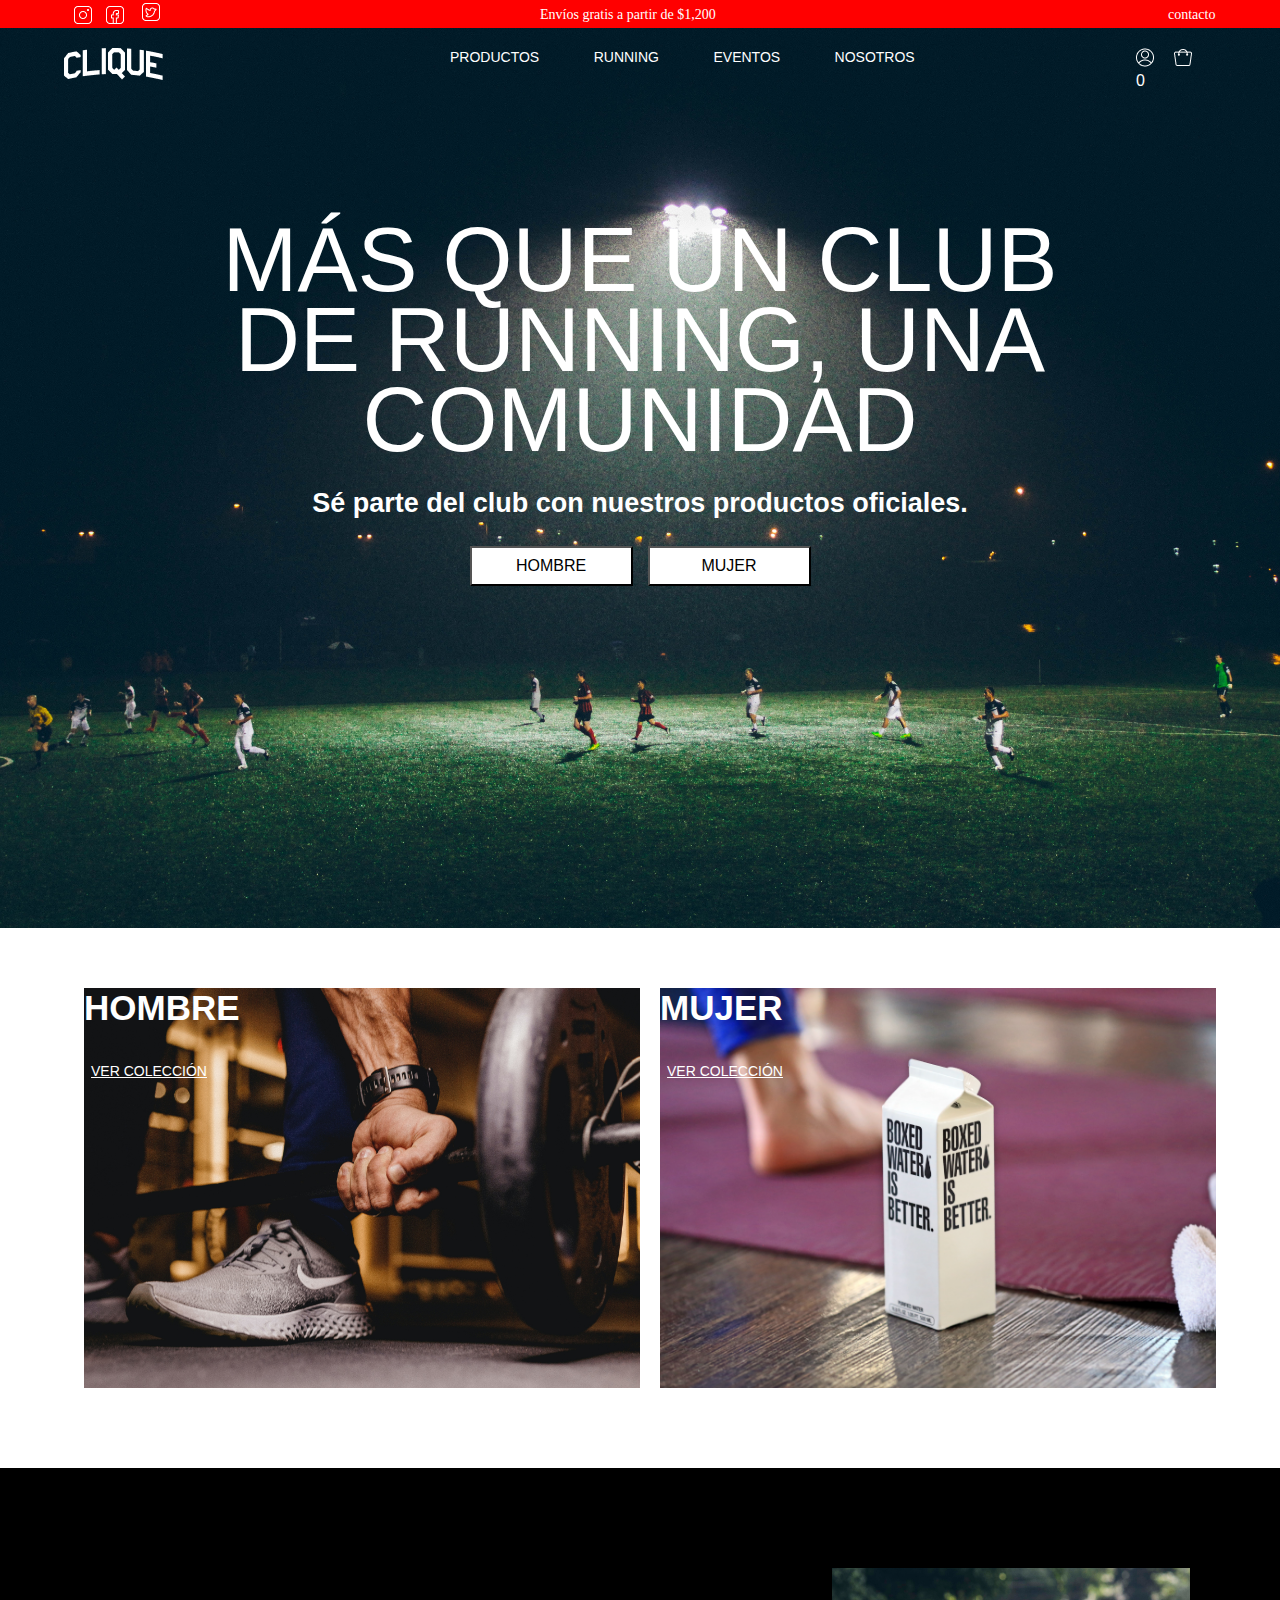
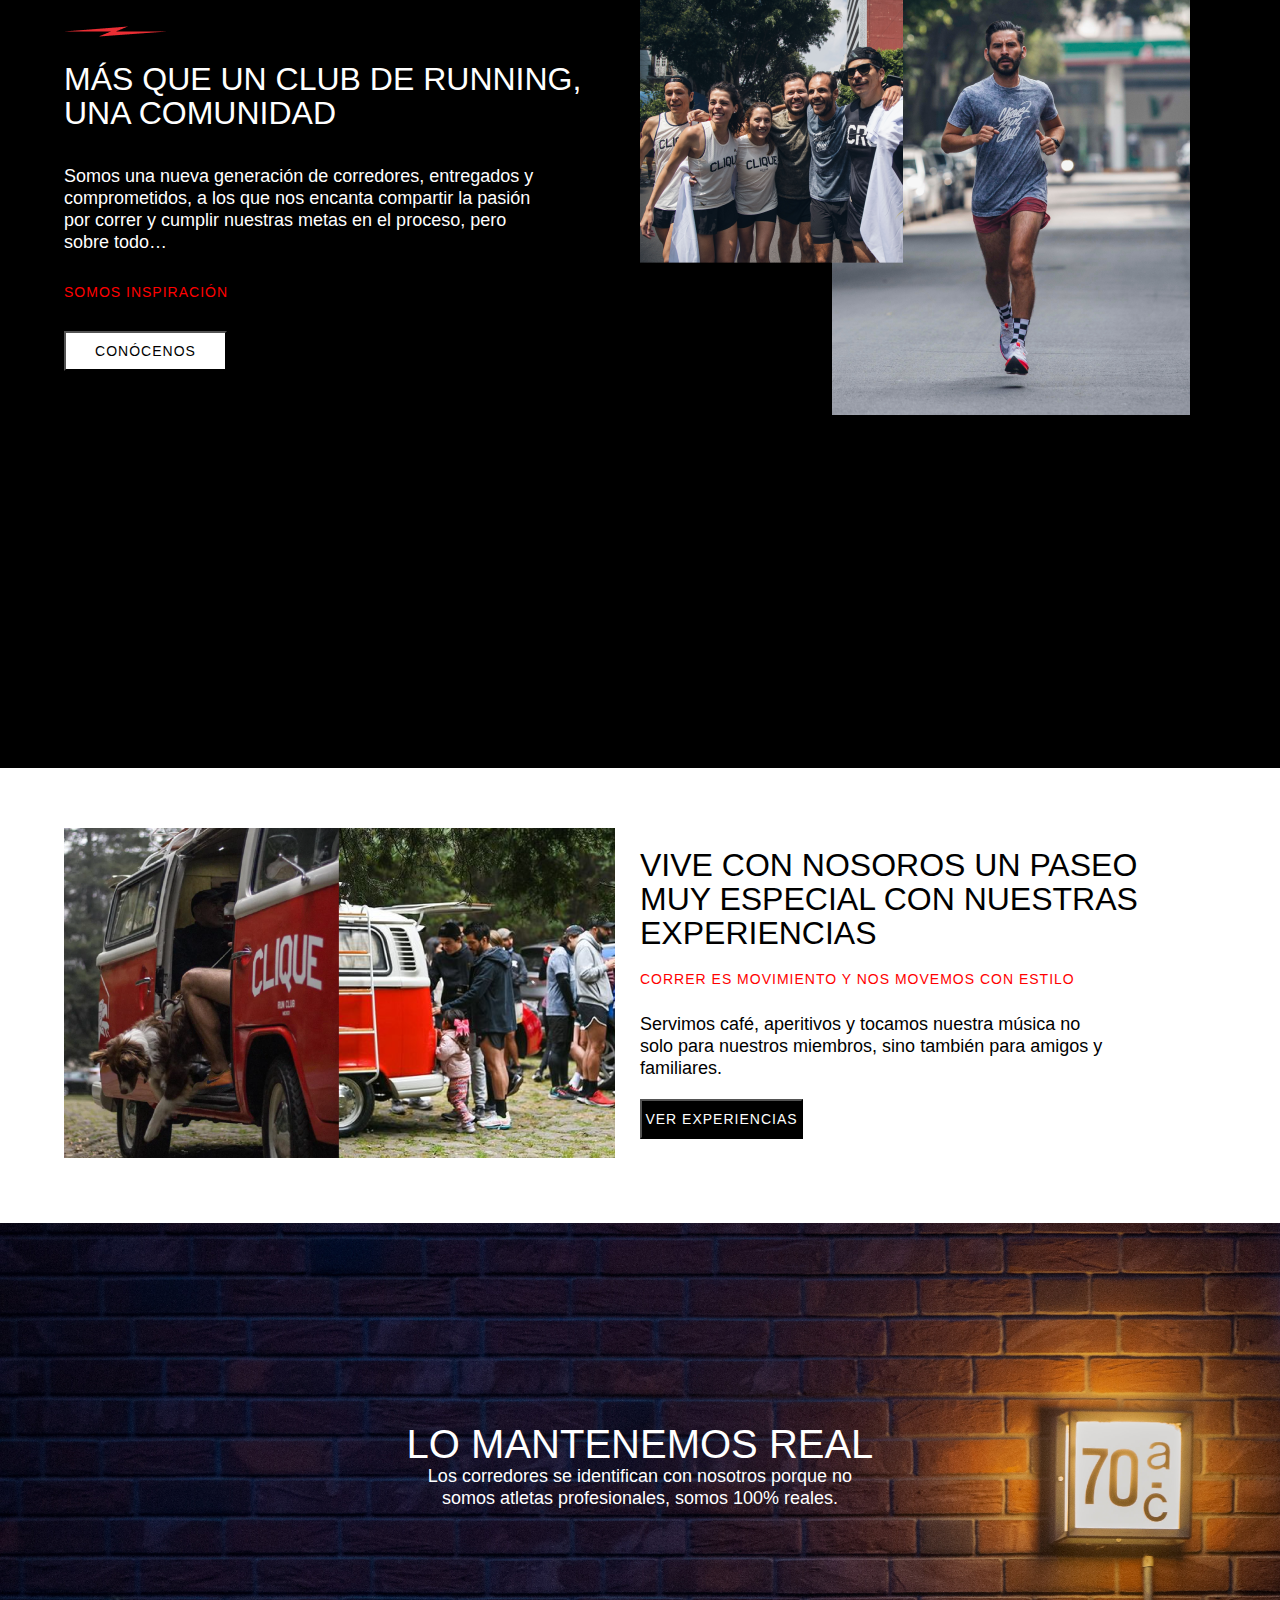
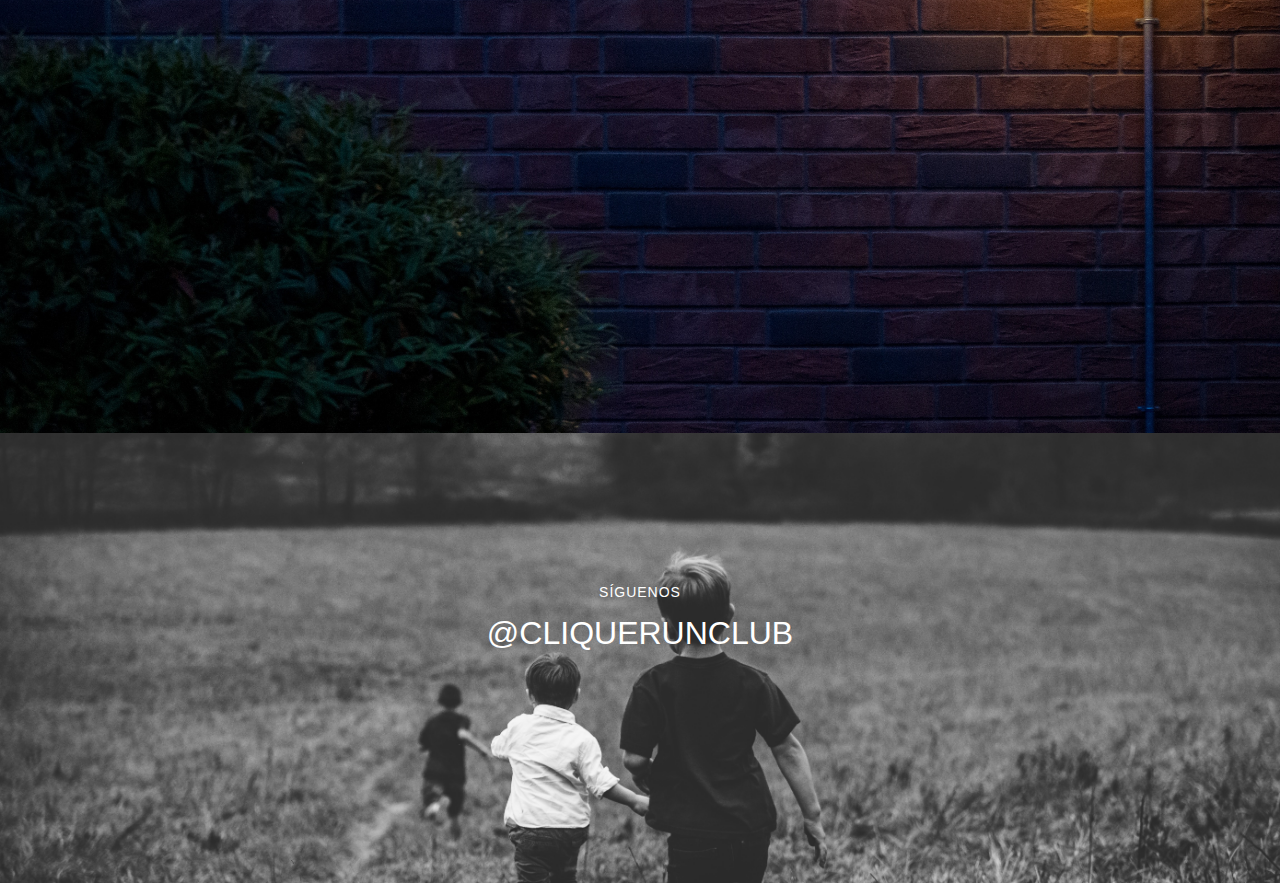
==== Page1/index.html @ c0e4d069 "new comit" ====
<!DOCTYPE html>
<html lang="en">
  <head>
    <meta charset="UTF-8" />
    <meta http-equiv="X-UA-Compatible" content="IE=edge" />
    <meta name="viewport" content="width=device-width, initial-scale=1.0" />
    <title>Tempelate</title>
    <link rel="stylesheet" href="./pure.css" />
    <link rel="stylesheet" href="./pure-responsive.css" />
    <link rel="stylesheet" href="./style.css" />
    <link rel="stylesheet" href="/ResponsiveQuries.css" />
  </head>
  <body>
    <!-- section-1 starts -->
    <div class="section-1">
      <div class="wrapper">
        <div class="pure-g">
          <div class="pure-u-1 pure-u-md-7-24">
            <div class="sec1-icon">
              <ul>
                <li>
                  <img src="/images/instaicon.png" alt="" />
                </li>
                <li>
                  <img src="/images/fbicon.png" alt="" />
                </li>
                <li>
                  <img src="/images/twittericon.png" alt="" />
                </li>
              </ul>
            </div>
          </div>
          <div class="pure-u-1 pure-u-md-16-24">
            <div class="sec1-line">
              <p>Envíos gratis a partir de $1,200</p>
            </div>
          </div>
          <div class="pure-u-1 pure-u-md-1-24">
            <div class="sec1-c">
              <p>contacto</p>
            </div>
          </div>
        </div>
      </div>
    </div>

    <!-- section-2 starts -->
    <div class="section-2">
      <div class="wrapper">
        <div class="pure-g sec2-navbar">
          <div class="pure-u-1 pure-u-md-7-24">
            <div class="sec2-logo">
              <img src="/images/sec2-logo.png" alt="" />
            </div>
          </div>
          <div class="pure-u-1 pure-u-md-15-24">
            <div class="sec2-tabs">
              <ul>
                <li><a href=""> productos </a></li>
                <li><a href=""> running </a></li>
                <li><a href=""> eventos </a></li>
                <li><a href=""> nosotros </a></li>
              </ul>
            </div>
          </div>
          <div class="pure-u-1 pure-u-md-2-24">
            <div class="sec2-icon">
              <ul>
                <li>
                  <img class="contact-icon" src="/images/sec2-i.png" alt="" />
                </li>
                <li>
                  <img class="basket" src="/images/sec2-basket.png" alt="" />
                </li>
                <li>0</li>
              </ul>
            </div>
          </div>
        </div>
        <div class="pure-g">
          <div class="pure-u-1 pure-u-md-24-24">
            <div class="sec2-banner">
              <p>Más que un club de Running, una comunidad</p>
              <h3>Sé parte del club con nuestros productos oficiales.</h3>
              <div class="button-wrap">
                <button class="sec2-button1">hombre</button>
                <button class="sec2-button2">mujer</button>
              </div>
            </div>
          </div>
        </div>
      </div>
    </div>

    <!-- section-3 start -->
    <div class="section-3">
      <div class="pure-g wrapper">
        <div class="pure-u-1 pure-u-md-12-24">
          <div class="sec3 img1">
            <!-- background image -->
            <div class="card-body">
              <h3>Hombre</h3>
              <button>ver colección</button>
            </div>
          </div>
        </div>
        <div class="pure-u-1 pure-u-md-12-24">
          <div class="sec3 img2">
            <!-- background image -->
            <div class="card-body">
              <h3>mujer</h3>
              <button>ver colección</button>
            </div>
          </div>
        </div>
      </div>
    </div>

    <!-- section-5 start -->
    <div class="section-5">
      <div class="wrapper">
        <div class="pure-g">
          <div class="pure-u-1 pure-u-md-12-24">
            <div class="sec5-content">
              <img src="/images/sec5-1.png" alt="" />
              <h3>
                Más que un club de running, <br />
                una comunidad
              </h3>
              <p>
                Somos una nueva generación de corredores, entregados y
                comprometidos, a los que nos encanta compartir la pasión por
                correr y cumplir nuestras metas en el proceso, pero sobre todo…
              </p>
              <h4>Somos inspiración</h4>
              <button>conócenos</button>
            </div>
          </div>
          <div class="pure-u-1 pure-u-md-12-24">
            <div class="sec5-image">
              <img src="/images/sec5-2.png" alt="" />
            </div>
          </div>
        </div>
      </div>
    </div>
    <!-- section-6 start -->
    <div class="section-6">
      <div class="wrapper">
        <div class="pure-g">
          <div class="pure-u-1 pure-u-md-12-24">
            <div class="sec6-image">
              <img src="/images/sec6-1.png" alt="" />
            </div>
          </div>
          <div class="pure-u-1 pure-u-md-12-24">
            <div class="sec6-content">
              <h3>
                vive con nosoros un paseo muy especial con nuestras experiencias
              </h3>
              <h4>Correr es movimiento y nos movemos con estilo</h4>
              <p>
                Servimos café, aperitivos y tocamos nuestra música no solo para
                nuestros miembros, sino también para amigos y familiares.
              </p>
              <button>Ver experiencias</button>
            </div>
          </div>
        </div>
      </div>
    </div>
    <!-- section-7 start -->
    <div class="section-7">
      <div class="wrapper">
        <div class="pure-g">
          <div class="pure-u-1 pure-u-md-24-24">
            <div class="sec7-content">
              <h2>lo mantenemos real</h2>
              <p>
                Los corredores se identifican con nosotros porque no somos
                atletas profesionales, somos 100% reales.
              </p>
            </div>
          </div>
        </div>
      </div>
    </div>
    <!-- section-8 start -->
    <div class="section-8">
      <div class="wrapper">
        <div class="pure-g">
          <div class="pure-u-1 pure-u-md-24-24">
            <div class="sec8-content">
              <h4>síguenos</h4>
              <h2>@cliquerunclub</h2>
            </div>
          </div>
        </div>
      </div>
    </div>
  </body>
</html>
---- Page1/pure.css ----
/*!
Pure v2.1.0
Copyright 2013 Yahoo!
Licensed under the BSD License.
https://github.com/pure-css/pure/blob/master/LICENSE
*/
/*!
normalize.css v | MIT License | git.io/normalize
Copyright (c) Nicolas Gallagher and Jonathan Neal
*/
/*! normalize.css v8.0.1 | MIT License | github.com/necolas/normalize.css */html{line-height:1.15;-webkit-text-size-adjust:100%}body{margin:0}main{display:block}h1{font-size:2em;margin:.67em 0}hr{-webkit-box-sizing:content-box;box-sizing:content-box;height:0;overflow:visible}pre{font-family:monospace,monospace;font-size:1em}a{background-color:transparent}abbr[title]{border-bottom:none;text-decoration:underline;-webkit-text-decoration:underline dotted;text-decoration:underline dotted}b,strong{font-weight:bolder}code,kbd,samp{font-family:monospace,monospace;font-size:1em}small{font-size:80%}sub,sup{font-size:75%;line-height:0;position:relative;vertical-align:baseline}sub{bottom:-.25em}sup{top:-.5em}img{border-style:none}button,input,optgroup,select,textarea{font-family:inherit;font-size:100%;line-height:1.15;margin:0}button,input{overflow:visible}button,select{text-transform:none}[type=button],[type=reset],[type=submit],button{-webkit-appearance:button}[type=button]::-moz-focus-inner,[type=reset]::-moz-focus-inner,[type=submit]::-moz-focus-inner,button::-moz-focus-inner{border-style:none;padding:0}[type=button]:-moz-focusring,[type=reset]:-moz-focusring,[type=submit]:-moz-focusring,button:-moz-focusring{outline:1px dotted ButtonText}fieldset{padding:.35em .75em .625em}legend{-webkit-box-sizing:border-box;box-sizing:border-box;color:inherit;display:table;max-width:100%;padding:0;white-space:normal}progress{vertical-align:baseline}textarea{overflow:auto}[type=checkbox],[type=radio]{-webkit-box-sizing:border-box;box-sizing:border-box;padding:0}[type=number]::-webkit-inner-spin-button,[type=number]::-webkit-outer-spin-button{height:auto}[type=search]{-webkit-appearance:textfield;outline-offset:-2px}[type=search]::-webkit-search-decoration{-webkit-appearance:none}::-webkit-file-upload-button{-webkit-appearance:button;font:inherit}details{display:block}summary{display:list-item}template{display:none}[hidden]{display:none}html{font-family:sans-serif}.hidden,[hidden]{display:none!important}.pure-img{max-width:100%;height:auto;display:block}.pure-g{letter-spacing:-.31em;text-rendering:optimizespeed;font-family:FreeSans,Arimo,"Droid Sans",Helvetica,Arial,sans-serif;display:-webkit-box;display:-ms-flexbox;display:flex;-webkit-box-orient:horizontal;-webkit-box-direction:normal;-ms-flex-flow:row wrap;flex-flow:row wrap;-ms-flex-line-pack:start;align-content:flex-start}@media all and (-ms-high-contrast:none),(-ms-high-contrast:active){table .pure-g{display:block}}.opera-only :-o-prefocus,.pure-g{word-spacing:-0.43em}.pure-u{display:inline-block;letter-spacing:normal;word-spacing:normal;vertical-align:top;text-rendering:auto}.pure-g [class*=pure-u]{font-family:sans-serif}.pure-u-1,.pure-u-1-1,.pure-u-1-12,.pure-u-1-2,.pure-u-1-24,.pure-u-1-3,.pure-u-1-4,.pure-u-1-5,.pure-u-1-6,.pure-u-1-8,.pure-u-10-24,.pure-u-11-12,.pure-u-11-24,.pure-u-12-24,.pure-u-13-24,.pure-u-14-24,.pure-u-15-24,.pure-u-16-24,.pure-u-17-24,.pure-u-18-24,.pure-u-19-24,.pure-u-2-24,.pure-u-2-3,.pure-u-2-5,.pure-u-20-24,.pure-u-21-24,.pure-u-22-24,.pure-u-23-24,.pure-u-24-24,.pure-u-3-24,.pure-u-3-4,.pure-u-3-5,.pure-u-3-8,.pure-u-4-24,.pure-u-4-5,.pure-u-5-12,.pure-u-5-24,.pure-u-5-5,.pure-u-5-6,.pure-u-5-8,.pure-u-6-24,.pure-u-7-12,.pure-u-7-24,.pure-u-7-8,.pure-u-8-24,.pure-u-9-24{display:inline-block;letter-spacing:normal;word-spacing:normal;vertical-align:top;text-rendering:auto}.pure-u-1-24{width:4.1667%}.pure-u-1-12,.pure-u-2-24{width:8.3333%}.pure-u-1-8,.pure-u-3-24{width:12.5%}.pure-u-1-6,.pure-u-4-24{width:16.6667%}.pure-u-1-5{width:20%}.pure-u-5-24{width:20.8333%}.pure-u-1-4,.pure-u-6-24{width:25%}.pure-u-7-24{width:29.1667%}.pure-u-1-3,.pure-u-8-24{width:33.3333%}.pure-u-3-8,.pure-u-9-24{width:37.5%}.pure-u-2-5{width:40%}.pure-u-10-24,.pure-u-5-12{width:41.6667%}.pure-u-11-24{width:45.8333%}.pure-u-1-2,.pure-u-12-24{width:50%}.pure-u-13-24{width:54.1667%}.pure-u-14-24,.pure-u-7-12{width:58.3333%}.pure-u-3-5{width:60%}.pure-u-15-24,.pure-u-5-8{width:62.5%}.pure-u-16-24,.pure-u-2-3{width:66.6667%}.pure-u-17-24{width:70.8333%}.pure-u-18-24,.pure-u-3-4{width:75%}.pure-u-19-24{width:79.1667%}.pure-u-4-5{width:80%}.pure-u-20-24,.pure-u-5-6{width:83.3333%}.pure-u-21-24,.pure-u-7-8{width:87.5%}.pure-u-11-12,.pure-u-22-24{width:91.6667%}.pure-u-23-24{width:95.8333%}.pure-u-1,.pure-u-1-1,.pure-u-24-24,.pure-u-5-5{width:100%}.pure-button{display:inline-block;line-height:normal;white-space:nowrap;vertical-align:middle;text-align:center;cursor:pointer;-webkit-user-drag:none;-webkit-user-select:none;-moz-user-select:none;-ms-user-select:none;user-select:none;-webkit-box-sizing:border-box;box-sizing:border-box}.pure-button::-moz-focus-inner{padding:0;border:0}.pure-button-group{letter-spacing:-.31em;text-rendering:optimizespeed}.opera-only :-o-prefocus,.pure-button-group{word-spacing:-0.43em}.pure-button-group .pure-button{letter-spacing:normal;word-spacing:normal;vertical-align:top;text-rendering:auto}.pure-button{font-family:inherit;font-size:100%;padding:.5em 1em;color:rgba(0,0,0,.8);border:none transparent;background-color:#e6e6e6;text-decoration:none;border-radius:2px}.pure-button-hover,.pure-button:focus,.pure-button:hover{background-image:-webkit-gradient(linear,left top,left bottom,from(transparent),color-stop(40%,rgba(0,0,0,.05)),to(rgba(0,0,0,.1)));background-image:linear-gradient(transparent,rgba(0,0,0,.05) 40%,rgba(0,0,0,.1))}.pure-button:focus{outline:0}.pure-button-active,.pure-button:active{-webkit-box-shadow:0 0 0 1px rgba(0,0,0,.15) inset,0 0 6px rgba(0,0,0,.2) inset;box-shadow:0 0 0 1px rgba(0,0,0,.15) inset,0 0 6px rgba(0,0,0,.2) inset;border-color:#000}.pure-button-disabled,.pure-button-disabled:active,.pure-button-disabled:focus,.pure-button-disabled:hover,.pure-button[disabled]{border:none;background-image:none;opacity:.4;cursor:not-allowed;-webkit-box-shadow:none;box-shadow:none;pointer-events:none}.pure-button-hidden{display:none}.pure-button-primary,.pure-button-selected,a.pure-button-primary,a.pure-button-selected{background-color:#0078e7;color:#fff}.pure-button-group .pure-button{margin:0;border-radius:0;border-right:1px solid rgba(0,0,0,.2)}.pure-button-group .pure-button:first-child{border-top-left-radius:2px;border-bottom-left-radius:2px}.pure-button-group .pure-button:last-child{border-top-right-radius:2px;border-bottom-right-radius:2px;border-right:none}.pure-form input[type=color],.pure-form input[type=date],.pure-form input[type=datetime-local],.pure-form input[type=datetime],.pure-form input[type=email],.pure-form input[type=month],.pure-form input[type=number],.pure-form input[type=password],.pure-form input[type=search],.pure-form input[type=tel],.pure-form input[type=text],.pure-form input[type=time],.pure-form input[type=url],.pure-form input[type=week],.pure-form select,.pure-form textarea{padding:.5em .6em;display:inline-block;border:1px solid #ccc;-webkit-box-shadow:inset 0 1px 3px #ddd;box-shadow:inset 0 1px 3px #ddd;border-radius:4px;vertical-align:middle;-webkit-box-sizing:border-box;box-sizing:border-box}.pure-form input:not([type]){padding:.5em .6em;display:inline-block;border:1px solid #ccc;-webkit-box-shadow:inset 0 1px 3px #ddd;box-shadow:inset 0 1px 3px #ddd;border-radius:4px;-webkit-box-sizing:border-box;box-sizing:border-box}.pure-form input[type=color]{padding:.2em .5em}.pure-form input[type=color]:focus,.pure-form input[type=date]:focus,.pure-form input[type=datetime-local]:focus,.pure-form input[type=datetime]:focus,.pure-form input[type=email]:focus,.pure-form input[type=month]:focus,.pure-form input[type=number]:focus,.pure-form input[type=password]:focus,.pure-form input[type=search]:focus,.pure-form input[type=tel]:focus,.pure-form input[type=text]:focus,.pure-form input[type=time]:focus,.pure-form input[type=url]:focus,.pure-form input[type=week]:focus,.pure-form select:focus,.pure-form textarea:focus{outline:0;border-color:#129fea}.pure-form input:not([type]):focus{outline:0;border-color:#129fea}.pure-form input[type=checkbox]:focus,.pure-form input[type=file]:focus,.pure-form input[type=radio]:focus{outline:thin solid #129FEA;outline:1px auto #129FEA}.pure-form .pure-checkbox,.pure-form .pure-radio{margin:.5em 0;display:block}.pure-form input[type=color][disabled],.pure-form input[type=date][disabled],.pure-form input[type=datetime-local][disabled],.pure-form input[type=datetime][disabled],.pure-form input[type=email][disabled],.pure-form input[type=month][disabled],.pure-form input[type=number][disabled],.pure-form input[type=password][disabled],.pure-form input[type=search][disabled],.pure-form input[type=tel][disabled],.pure-form input[type=text][disabled],.pure-form input[type=time][disabled],.pure-form input[type=url][disabled],.pure-form input[type=week][disabled],.pure-form select[disabled],.pure-form textarea[disabled]{cursor:not-allowed;background-color:#eaeded;color:#cad2d3}.pure-form input:not([type])[disabled]{cursor:not-allowed;background-color:#eaeded;color:#cad2d3}.pure-form input[readonly],.pure-form select[readonly],.pure-form textarea[readonly]{background-color:#eee;color:#777;border-color:#ccc}.pure-form input:focus:invalid,.pure-form select:focus:invalid,.pure-form textarea:focus:invalid{color:#b94a48;border-color:#e9322d}.pure-form input[type=checkbox]:focus:invalid:focus,.pure-form input[type=file]:focus:invalid:focus,.pure-form input[type=radio]:focus:invalid:focus{outline-color:#e9322d}.pure-form select{height:2.25em;border:1px solid #ccc;background-color:#fff}.pure-form select[multiple]{height:auto}.pure-form label{margin:.5em 0 .2em}.pure-form fieldset{margin:0;padding:.35em 0 .75em;border:0}.pure-form legend{display:block;width:100%;padding:.3em 0;margin-bottom:.3em;color:#333;border-bottom:1px solid #e5e5e5}.pure-form-stacked input[type=color],.pure-form-stacked input[type=date],.pure-form-stacked input[type=datetime-local],.pure-form-stacked input[type=datetime],.pure-form-stacked input[type=email],.pure-form-stacked input[type=file],.pure-form-stacked input[type=month],.pure-form-stacked input[type=number],.pure-form-stacked input[type=password],.pure-form-stacked input[type=search],.pure-form-stacked input[type=tel],.pure-form-stacked input[type=text],.pure-form-stacked input[type=time],.pure-form-stacked input[type=url],.pure-form-stacked input[type=week],.pure-form-stacked label,.pure-form-stacked select,.pure-form-stacked textarea{display:block;margin:.25em 0}.pure-form-stacked input:not([type]){display:block;margin:.25em 0}.pure-form-aligned input,.pure-form-aligned select,.pure-form-aligned textarea,.pure-form-message-inline{display:inline-block;vertical-align:middle}.pure-form-aligned textarea{vertical-align:top}.pure-form-aligned .pure-control-group{margin-bottom:.5em}.pure-form-aligned .pure-control-group label{text-align:right;display:inline-block;vertical-align:middle;width:10em;margin:0 1em 0 0}.pure-form-aligned .pure-controls{margin:1.5em 0 0 11em}.pure-form .pure-input-rounded,.pure-form input.pure-input-rounded{border-radius:2em;padding:.5em 1em}.pure-form .pure-group fieldset{margin-bottom:10px}.pure-form .pure-group input,.pure-form .pure-group textarea{display:block;padding:10px;margin:0 0 -1px;border-radius:0;position:relative;top:-1px}.pure-form .pure-group input:focus,.pure-form .pure-group textarea:focus{z-index:3}.pure-form .pure-group input:first-child,.pure-form .pure-group textarea:first-child{top:1px;border-radius:4px 4px 0 0;margin:0}.pure-form .pure-group input:first-child:last-child,.pure-form .pure-group textarea:first-child:last-child{top:1px;border-radius:4px;margin:0}.pure-form .pure-group input:last-child,.pure-form .pure-group textarea:last-child{top:-2px;border-radius:0 0 4px 4px;margin:0}.pure-form .pure-group button{margin:.35em 0}.pure-form .pure-input-1{width:100%}.pure-form .pure-input-3-4{width:75%}.pure-form .pure-input-2-3{width:66%}.pure-form .pure-input-1-2{width:50%}.pure-form .pure-input-1-3{width:33%}.pure-form .pure-input-1-4{width:25%}.pure-form-message-inline{display:inline-block;padding-left:.3em;color:#666;vertical-align:middle;font-size:.875em}.pure-form-message{display:block;color:#666;font-size:.875em}@media only screen and (max-width :480px){.pure-form button[type=submit]{margin:.7em 0 0}.pure-form input:not([type]),.pure-form input[type=color],.pure-form input[type=date],.pure-form input[type=datetime-local],.pure-form input[type=datetime],.pure-form input[type=email],.pure-form input[type=month],.pure-form input[type=number],.pure-form input[type=password],.pure-form input[type=search],.pure-form input[type=tel],.pure-form input[type=text],.pure-form input[type=time],.pure-form input[type=url],.pure-form input[type=week],.pure-form label{margin-bottom:.3em;display:block}.pure-group input:not([type]),.pure-group input[type=color],.pure-group input[type=date],.pure-group input[type=datetime-local],.pure-group input[type=datetime],.pure-group input[type=email],.pure-group input[type=month],.pure-group input[type=number],.pure-group input[type=password],.pure-group input[type=search],.pure-group input[type=tel],.pure-group input[type=text],.pure-group input[type=time],.pure-group input[type=url],.pure-group input[type=week]{margin-bottom:0}.pure-form-aligned .pure-control-group label{margin-bottom:.3em;text-align:left;display:block;width:100%}.pure-form-aligned .pure-controls{margin:1.5em 0 0 0}.pure-form-message,.pure-form-message-inline{display:block;font-size:.75em;padding:.2em 0 .8em}}.pure-menu{-webkit-box-sizing:border-box;box-sizing:border-box}.pure-menu-fixed{position:fixed;left:0;top:0;z-index:3}.pure-menu-item,.pure-menu-list{position:relative}.pure-menu-list{list-style:none;margin:0;padding:0}.pure-menu-item{padding:0;margin:0;height:100%}.pure-menu-heading,.pure-menu-link{display:block;text-decoration:none;white-space:nowrap}.pure-menu-horizontal{width:100%;white-space:nowrap}.pure-menu-horizontal .pure-menu-list{display:inline-block}.pure-menu-horizontal .pure-menu-heading,.pure-menu-horizontal .pure-menu-item,.pure-menu-horizontal .pure-menu-separator{display:inline-block;vertical-align:middle}.pure-menu-item .pure-menu-item{display:block}.pure-menu-children{display:none;position:absolute;left:100%;top:0;margin:0;padding:0;z-index:3}.pure-menu-horizontal .pure-menu-children{left:0;top:auto;width:inherit}.pure-menu-active>.pure-menu-children,.pure-menu-allow-hover:hover>.pure-menu-children{display:block;position:absolute}.pure-menu-has-children>.pure-menu-link:after{padding-left:.5em;content:"\25B8";font-size:small}.pure-menu-horizontal .pure-menu-has-children>.pure-menu-link:after{content:"\25BE"}.pure-menu-scrollable{overflow-y:scroll;overflow-x:hidden}.pure-menu-scrollable .pure-menu-list{display:block}.pure-menu-horizontal.pure-menu-scrollable .pure-menu-list{display:inline-block}.pure-menu-horizontal.pure-menu-scrollable{white-space:nowrap;overflow-y:hidden;overflow-x:auto;padding:.5em 0}.pure-menu-horizontal .pure-menu-children .pure-menu-separator,.pure-menu-separator{background-color:#ccc;height:1px;margin:.3em 0}.pure-menu-horizontal .pure-menu-separator{width:1px;height:1.3em;margin:0 .3em}.pure-menu-horizontal .pure-menu-children .pure-menu-separator{display:block;width:auto}.pure-menu-heading{text-transform:uppercase;color:#565d64}.pure-menu-link{color:#777}.pure-menu-children{background-color:#fff}.pure-menu-heading,.pure-menu-link{padding:.5em 1em}.pure-menu-disabled{opacity:.5}.pure-menu-disabled .pure-menu-link:hover{background-color:transparent;cursor:default}.pure-menu-active>.pure-menu-link,.pure-menu-link:focus,.pure-menu-link:hover{background-color:#eee}.pure-menu-selected>.pure-menu-link,.pure-menu-selected>.pure-menu-link:visited{color:#000}.pure-table{border-collapse:collapse;border-spacing:0;empty-cells:show;border:1px solid #cbcbcb}.pure-table caption{color:#000;font:italic 85%/1 arial,sans-serif;padding:1em 0;text-align:center}.pure-table td,.pure-table th{border-left:1px solid #cbcbcb;border-width:0 0 0 1px;font-size:inherit;margin:0;overflow:visible;padding:.5em 1em}.pure-table thead{background-color:#e0e0e0;color:#000;text-align:left;vertical-align:bottom}.pure-table td{background-color:transparent}.pure-table-odd td{background-color:#f2f2f2}.pure-table-striped tr:nth-child(2n-1) td{background-color:#f2f2f2}.pure-table-bordered td{border-bottom:1px solid #cbcbcb}.pure-table-bordered tbody>tr:last-child>td{border-bottom-width:0}.pure-table-horizontal td,.pure-table-horizontal th{border-width:0 0 1px 0;border-bottom:1px solid #cbcbcb}.pure-table-horizontal tbody>tr:last-child>td{border-bottom-width:0}
---- Page1/pure-responsive.css ----
/*!
Pure v2.1.0
Copyright 2013 Yahoo!
Licensed under the BSD License.
https://github.com/pure-css/pure/blob/master/LICENSE
*/
@media screen and (min-width:35.5em){.pure-u-sm-1,.pure-u-sm-1-1,.pure-u-sm-1-12,.pure-u-sm-1-2,.pure-u-sm-1-24,.pure-u-sm-1-3,.pure-u-sm-1-4,.pure-u-sm-1-5,.pure-u-sm-1-6,.pure-u-sm-1-8,.pure-u-sm-10-24,.pure-u-sm-11-12,.pure-u-sm-11-24,.pure-u-sm-12-24,.pure-u-sm-13-24,.pure-u-sm-14-24,.pure-u-sm-15-24,.pure-u-sm-16-24,.pure-u-sm-17-24,.pure-u-sm-18-24,.pure-u-sm-19-24,.pure-u-sm-2-24,.pure-u-sm-2-3,.pure-u-sm-2-5,.pure-u-sm-20-24,.pure-u-sm-21-24,.pure-u-sm-22-24,.pure-u-sm-23-24,.pure-u-sm-24-24,.pure-u-sm-3-24,.pure-u-sm-3-4,.pure-u-sm-3-5,.pure-u-sm-3-8,.pure-u-sm-4-24,.pure-u-sm-4-5,.pure-u-sm-5-12,.pure-u-sm-5-24,.pure-u-sm-5-5,.pure-u-sm-5-6,.pure-u-sm-5-8,.pure-u-sm-6-24,.pure-u-sm-7-12,.pure-u-sm-7-24,.pure-u-sm-7-8,.pure-u-sm-8-24,.pure-u-sm-9-24{display:inline-block;letter-spacing:normal;word-spacing:normal;vertical-align:top;text-rendering:auto}.pure-u-sm-1-24{width:4.1667%}.pure-u-sm-1-12,.pure-u-sm-2-24{width:8.3333%}.pure-u-sm-1-8,.pure-u-sm-3-24{width:12.5%}.pure-u-sm-1-6,.pure-u-sm-4-24{width:16.6667%}.pure-u-sm-1-5{width:20%}.pure-u-sm-5-24{width:20.8333%}.pure-u-sm-1-4,.pure-u-sm-6-24{width:25%}.pure-u-sm-7-24{width:29.1667%}.pure-u-sm-1-3,.pure-u-sm-8-24{width:33.3333%}.pure-u-sm-3-8,.pure-u-sm-9-24{width:37.5%}.pure-u-sm-2-5{width:40%}.pure-u-sm-10-24,.pure-u-sm-5-12{width:41.6667%}.pure-u-sm-11-24{width:45.8333%}.pure-u-sm-1-2,.pure-u-sm-12-24{width:50%}.pure-u-sm-13-24{width:54.1667%}.pure-u-sm-14-24,.pure-u-sm-7-12{width:58.3333%}.pure-u-sm-3-5{width:60%}.pure-u-sm-15-24,.pure-u-sm-5-8{width:62.5%}.pure-u-sm-16-24,.pure-u-sm-2-3{width:66.6667%}.pure-u-sm-17-24{width:70.8333%}.pure-u-sm-18-24,.pure-u-sm-3-4{width:75%}.pure-u-sm-19-24{width:79.1667%}.pure-u-sm-4-5{width:80%}.pure-u-sm-20-24,.pure-u-sm-5-6{width:83.3333%}.pure-u-sm-21-24,.pure-u-sm-7-8{width:87.5%}.pure-u-sm-11-12,.pure-u-sm-22-24{width:91.6667%}.pure-u-sm-23-24{width:95.8333%}.pure-u-sm-1,.pure-u-sm-1-1,.pure-u-sm-24-24,.pure-u-sm-5-5{width:100%}}@media screen and (min-width:48em){.pure-u-md-1,.pure-u-md-1-1,.pure-u-md-1-12,.pure-u-md-1-2,.pure-u-md-1-24,.pure-u-md-1-3,.pure-u-md-1-4,.pure-u-md-1-5,.pure-u-md-1-6,.pure-u-md-1-8,.pure-u-md-10-24,.pure-u-md-11-12,.pure-u-md-11-24,.pure-u-md-12-24,.pure-u-md-13-24,.pure-u-md-14-24,.pure-u-md-15-24,.pure-u-md-16-24,.pure-u-md-17-24,.pure-u-md-18-24,.pure-u-md-19-24,.pure-u-md-2-24,.pure-u-md-2-3,.pure-u-md-2-5,.pure-u-md-20-24,.pure-u-md-21-24,.pure-u-md-22-24,.pure-u-md-23-24,.pure-u-md-24-24,.pure-u-md-3-24,.pure-u-md-3-4,.pure-u-md-3-5,.pure-u-md-3-8,.pure-u-md-4-24,.pure-u-md-4-5,.pure-u-md-5-12,.pure-u-md-5-24,.pure-u-md-5-5,.pure-u-md-5-6,.pure-u-md-5-8,.pure-u-md-6-24,.pure-u-md-7-12,.pure-u-md-7-24,.pure-u-md-7-8,.pure-u-md-8-24,.pure-u-md-9-24{display:inline-block;letter-spacing:normal;word-spacing:normal;vertical-align:top;text-rendering:auto}.pure-u-md-1-24{width:4.1667%}.pure-u-md-1-12,.pure-u-md-2-24{width:8.3333%}.pure-u-md-1-8,.pure-u-md-3-24{width:12.5%}.pure-u-md-1-6,.pure-u-md-4-24{width:16.6667%}.pure-u-md-1-5{width:20%}.pure-u-md-5-24{width:20.8333%}.pure-u-md-1-4,.pure-u-md-6-24{width:25%}.pure-u-md-7-24{width:29.1667%}.pure-u-md-1-3,.pure-u-md-8-24{width:33.3333%}.pure-u-md-3-8,.pure-u-md-9-24{width:37.5%}.pure-u-md-2-5{width:40%}.pure-u-md-10-24,.pure-u-md-5-12{width:41.6667%}.pure-u-md-11-24{width:45.8333%}.pure-u-md-1-2,.pure-u-md-12-24{width:50%}.pure-u-md-13-24{width:54.1667%}.pure-u-md-14-24,.pure-u-md-7-12{width:58.3333%}.pure-u-md-3-5{width:60%}.pure-u-md-15-24,.pure-u-md-5-8{width:62.5%}.pure-u-md-16-24,.pure-u-md-2-3{width:66.6667%}.pure-u-md-17-24{width:70.8333%}.pure-u-md-18-24,.pure-u-md-3-4{width:75%}.pure-u-md-19-24{width:79.1667%}.pure-u-md-4-5{width:80%}.pure-u-md-20-24,.pure-u-md-5-6{width:83.3333%}.pure-u-md-21-24,.pure-u-md-7-8{width:87.5%}.pure-u-md-11-12,.pure-u-md-22-24{width:91.6667%}.pure-u-md-23-24{width:95.8333%}.pure-u-md-1,.pure-u-md-1-1,.pure-u-md-24-24,.pure-u-md-5-5{width:100%}}@media screen and (min-width:64em){.pure-u-lg-1,.pure-u-lg-1-1,.pure-u-lg-1-12,.pure-u-lg-1-2,.pure-u-lg-1-24,.pure-u-lg-1-3,.pure-u-lg-1-4,.pure-u-lg-1-5,.pure-u-lg-1-6,.pure-u-lg-1-8,.pure-u-lg-10-24,.pure-u-lg-11-12,.pure-u-lg-11-24,.pure-u-lg-12-24,.pure-u-lg-13-24,.pure-u-lg-14-24,.pure-u-lg-15-24,.pure-u-lg-16-24,.pure-u-lg-17-24,.pure-u-lg-18-24,.pure-u-lg-19-24,.pure-u-lg-2-24,.pure-u-lg-2-3,.pure-u-lg-2-5,.pure-u-lg-20-24,.pure-u-lg-21-24,.pure-u-lg-22-24,.pure-u-lg-23-24,.pure-u-lg-24-24,.pure-u-lg-3-24,.pure-u-lg-3-4,.pure-u-lg-3-5,.pure-u-lg-3-8,.pure-u-lg-4-24,.pure-u-lg-4-5,.pure-u-lg-5-12,.pure-u-lg-5-24,.pure-u-lg-5-5,.pure-u-lg-5-6,.pure-u-lg-5-8,.pure-u-lg-6-24,.pure-u-lg-7-12,.pure-u-lg-7-24,.pure-u-lg-7-8,.pure-u-lg-8-24,.pure-u-lg-9-24{display:inline-block;letter-spacing:normal;word-spacing:normal;vertical-align:top;text-rendering:auto}.pure-u-lg-1-24{width:4.1667%}.pure-u-lg-1-12,.pure-u-lg-2-24{width:8.3333%}.pure-u-lg-1-8,.pure-u-lg-3-24{width:12.5%}.pure-u-lg-1-6,.pure-u-lg-4-24{width:16.6667%}.pure-u-lg-1-5{width:20%}.pure-u-lg-5-24{width:20.8333%}.pure-u-lg-1-4,.pure-u-lg-6-24{width:25%}.pure-u-lg-7-24{width:29.1667%}.pure-u-lg-1-3,.pure-u-lg-8-24{width:33.3333%}.pure-u-lg-3-8,.pure-u-lg-9-24{width:37.5%}.pure-u-lg-2-5{width:40%}.pure-u-lg-10-24,.pure-u-lg-5-12{width:41.6667%}.pure-u-lg-11-24{width:45.8333%}.pure-u-lg-1-2,.pure-u-lg-12-24{width:50%}.pure-u-lg-13-24{width:54.1667%}.pure-u-lg-14-24,.pure-u-lg-7-12{width:58.3333%}.pure-u-lg-3-5{width:60%}.pure-u-lg-15-24,.pure-u-lg-5-8{width:62.5%}.pure-u-lg-16-24,.pure-u-lg-2-3{width:66.6667%}.pure-u-lg-17-24{width:70.8333%}.pure-u-lg-18-24,.pure-u-lg-3-4{width:75%}.pure-u-lg-19-24{width:79.1667%}.pure-u-lg-4-5{width:80%}.pure-u-lg-20-24,.pure-u-lg-5-6{width:83.3333%}.pure-u-lg-21-24,.pure-u-lg-7-8{width:87.5%}.pure-u-lg-11-12,.pure-u-lg-22-24{width:91.6667%}.pure-u-lg-23-24{width:95.8333%}.pure-u-lg-1,.pure-u-lg-1-1,.pure-u-lg-24-24,.pure-u-lg-5-5{width:100%}}@media screen and (min-width:80em){.pure-u-xl-1,.pure-u-xl-1-1,.pure-u-xl-1-12,.pure-u-xl-1-2,.pure-u-xl-1-24,.pure-u-xl-1-3,.pure-u-xl-1-4,.pure-u-xl-1-5,.pure-u-xl-1-6,.pure-u-xl-1-8,.pure-u-xl-10-24,.pure-u-xl-11-12,.pure-u-xl-11-24,.pure-u-xl-12-24,.pure-u-xl-13-24,.pure-u-xl-14-24,.pure-u-xl-15-24,.pure-u-xl-16-24,.pure-u-xl-17-24,.pure-u-xl-18-24,.pure-u-xl-19-24,.pure-u-xl-2-24,.pure-u-xl-2-3,.pure-u-xl-2-5,.pure-u-xl-20-24,.pure-u-xl-21-24,.pure-u-xl-22-24,.pure-u-xl-23-24,.pure-u-xl-24-24,.pure-u-xl-3-24,.pure-u-xl-3-4,.pure-u-xl-3-5,.pure-u-xl-3-8,.pure-u-xl-4-24,.pure-u-xl-4-5,.pure-u-xl-5-12,.pure-u-xl-5-24,.pure-u-xl-5-5,.pure-u-xl-5-6,.pure-u-xl-5-8,.pure-u-xl-6-24,.pure-u-xl-7-12,.pure-u-xl-7-24,.pure-u-xl-7-8,.pure-u-xl-8-24,.pure-u-xl-9-24{display:inline-block;letter-spacing:normal;word-spacing:normal;vertical-align:top;text-rendering:auto}.pure-u-xl-1-24{width:4.1667%}.pure-u-xl-1-12,.pure-u-xl-2-24{width:8.3333%}.pure-u-xl-1-8,.pure-u-xl-3-24{width:12.5%}.pure-u-xl-1-6,.pure-u-xl-4-24{width:16.6667%}.pure-u-xl-1-5{width:20%}.pure-u-xl-5-24{width:20.8333%}.pure-u-xl-1-4,.pure-u-xl-6-24{width:25%}.pure-u-xl-7-24{width:29.1667%}.pure-u-xl-1-3,.pure-u-xl-8-24{width:33.3333%}.pure-u-xl-3-8,.pure-u-xl-9-24{width:37.5%}.pure-u-xl-2-5{width:40%}.pure-u-xl-10-24,.pure-u-xl-5-12{width:41.6667%}.pure-u-xl-11-24{width:45.8333%}.pure-u-xl-1-2,.pure-u-xl-12-24{width:50%}.pure-u-xl-13-24{width:54.1667%}.pure-u-xl-14-24,.pure-u-xl-7-12{width:58.3333%}.pure-u-xl-3-5{width:60%}.pure-u-xl-15-24,.pure-u-xl-5-8{width:62.5%}.pure-u-xl-16-24,.pure-u-xl-2-3{width:66.6667%}.pure-u-xl-17-24{width:70.8333%}.pure-u-xl-18-24,.pure-u-xl-3-4{width:75%}.pure-u-xl-19-24{width:79.1667%}.pure-u-xl-4-5{width:80%}.pure-u-xl-20-24,.pure-u-xl-5-6{width:83.3333%}.pure-u-xl-21-24,.pure-u-xl-7-8{width:87.5%}.pure-u-xl-11-12,.pure-u-xl-22-24{width:91.6667%}.pure-u-xl-23-24{width:95.8333%}.pure-u-xl-1,.pure-u-xl-1-1,.pure-u-xl-24-24,.pure-u-xl-5-5{width:100%}}@media screen and (min-width:120em){.pure-u-xxl-1,.pure-u-xxl-1-1,.pure-u-xxl-1-12,.pure-u-xxl-1-2,.pure-u-xxl-1-24,.pure-u-xxl-1-3,.pure-u-xxl-1-4,.pure-u-xxl-1-5,.pure-u-xxl-1-6,.pure-u-xxl-1-8,.pure-u-xxl-10-24,.pure-u-xxl-11-12,.pure-u-xxl-11-24,.pure-u-xxl-12-24,.pure-u-xxl-13-24,.pure-u-xxl-14-24,.pure-u-xxl-15-24,.pure-u-xxl-16-24,.pure-u-xxl-17-24,.pure-u-xxl-18-24,.pure-u-xxl-19-24,.pure-u-xxl-2-24,.pure-u-xxl-2-3,.pure-u-xxl-2-5,.pure-u-xxl-20-24,.pure-u-xxl-21-24,.pure-u-xxl-22-24,.pure-u-xxl-23-24,.pure-u-xxl-24-24,.pure-u-xxl-3-24,.pure-u-xxl-3-4,.pure-u-xxl-3-5,.pure-u-xxl-3-8,.pure-u-xxl-4-24,.pure-u-xxl-4-5,.pure-u-xxl-5-12,.pure-u-xxl-5-24,.pure-u-xxl-5-5,.pure-u-xxl-5-6,.pure-u-xxl-5-8,.pure-u-xxl-6-24,.pure-u-xxl-7-12,.pure-u-xxl-7-24,.pure-u-xxl-7-8,.pure-u-xxl-8-24,.pure-u-xxl-9-24{display:inline-block;letter-spacing:normal;word-spacing:normal;vertical-align:top;text-rendering:auto}.pure-u-xxl-1-24{width:4.1667%}.pure-u-xxl-1-12,.pure-u-xxl-2-24{width:8.3333%}.pure-u-xxl-1-8,.pure-u-xxl-3-24{width:12.5%}.pure-u-xxl-1-6,.pure-u-xxl-4-24{width:16.6667%}.pure-u-xxl-1-5{width:20%}.pure-u-xxl-5-24{width:20.8333%}.pure-u-xxl-1-4,.pure-u-xxl-6-24{width:25%}.pure-u-xxl-7-24{width:29.1667%}.pure-u-xxl-1-3,.pure-u-xxl-8-24{width:33.3333%}.pure-u-xxl-3-8,.pure-u-xxl-9-24{width:37.5%}.pure-u-xxl-2-5{width:40%}.pure-u-xxl-10-24,.pure-u-xxl-5-12{width:41.6667%}.pure-u-xxl-11-24{width:45.8333%}.pure-u-xxl-1-2,.pure-u-xxl-12-24{width:50%}.pure-u-xxl-13-24{width:54.1667%}.pure-u-xxl-14-24,.pure-u-xxl-7-12{width:58.3333%}.pure-u-xxl-3-5{width:60%}.pure-u-xxl-15-24,.pure-u-xxl-5-8{width:62.5%}.pure-u-xxl-16-24,.pure-u-xxl-2-3{width:66.6667%}.pure-u-xxl-17-24{width:70.8333%}.pure-u-xxl-18-24,.pure-u-xxl-3-4{width:75%}.pure-u-xxl-19-24{width:79.1667%}.pure-u-xxl-4-5{width:80%}.pure-u-xxl-20-24,.pure-u-xxl-5-6{width:83.3333%}.pure-u-xxl-21-24,.pure-u-xxl-7-8{width:87.5%}.pure-u-xxl-11-12,.pure-u-xxl-22-24{width:91.6667%}.pure-u-xxl-23-24{width:95.8333%}.pure-u-xxl-1,.pure-u-xxl-1-1,.pure-u-xxl-24-24,.pure-u-xxl-5-5{width:100%}}
---- Page1/style.css ----
* {
  padding: 0;
  margin: 0;
  box-sizing: border-box;
}
img {
  max-width: 100%;
}
.wrapper {
  max-width: 1280px;
  width: 90%;
  margin: auto;
}
.h1 d {
  font-size: 90px;
  font-weight: 400;
  line-height: 80px;
  letter-spacing: 0px;
  text-transform: uppercase;
  font-family: "Hammer & Tongs";
}
.h1 m {
  font-size: 48px;
  font-weight: 400;
  line-height: 64px;
  letter-spacing: 56px;
  text-transform: uppercase;
  font-family: "Hammer & Tongs";
}
.h2 {
  font-size: 40px;
  font-weight: 400;
  line-height: 42px;
  letter-spacing: 0px;
  text-transform: uppercase;
  font-family: "Hammer & Tongs";
}
.h3 {
  font-size: 32px;
  font-weight: 400;
  line-height: 34px;
  letter-spacing: 0px;
  text-transform: uppercase;
  font-family: "Hammer & Tongs";
}
.h4 {
  font-size: 24px;
  font-weight: 400;
  line-height: 26px;
  letter-spacing: 0px;
  text-transform: uppercase;
  font-family: "Hammer & Tongs";
}
.h5 {
  font-size: 16px;
  font-weight: 400;
  line-height: 18px;
  letter-spacing: 1px;
  text-transform: uppercase;
  font-family: "Hammer & Tongs";
}

:root {
  --sec1Color: red;
  --sec5Color: black;
  --whiteColor: white;
}

.section-1 {
  background-color: var(--sec1Color);
}
.sec1-icon ul li {
  display: inline-block;
  padding-left: 10px;
}

.sec1-line p {
  color: white;
  /* text-align: center; */
  font-size: 14px;
  line-height: 17px;
  font-family: lato;
  margin-top: 6px;
  margin-left: 140px;
}
.sec1-c p {
  color: white;
  /* text-align: center; */
  font-size: 14px;
  line-height: 17px;
  font-family: lato;
  margin-top: 6px;
}

.section-2 {
  height: 100vh;
  background-image: url("/images/sec2-baner.jpg");
  background-size: cover;

  /* background-position: center; */
}

.sec2-navbar {
  padding-top: 20px;
}

.sec2-tabs ul li a {
  text-decoration: none;
  color: var(--whiteColor);

  font-size: 14px;
  /* font-family: Hammer & Tongs; */
  line-height: 18px;
}
.sec2-tabs ul li {
  display: inline-block;
  padding-left: 50px;
  text-transform: uppercase;
}
.sec2-icon ul li {
  display: inline-block;
  color: white;
  padding-left: 16px;
}

.sec2-banner p {
  max-width: 970px;
  text-transform: uppercase;
  color: white;
  font-size: 90px;
  line-height: 80px;
  text-align: center;
  margin: auto;
  margin-top: 130px;
}
.sec2-banner h3 {
  margin-top: 30px;
  font-size: 27px;
  line-height: 26px;
  color: white;
  text-align: center;
}
.button-wrap {
  margin-top: 30px;
  display: flex;
  justify-content: center;
}
.sec2-button1 {
  width: 163px;
  height: 40px;
  background-color: #ffffff;
  text-align: center;
  padding: 8px 16px;
  color: black;
  text-transform: uppercase;
}
.sec2-button2 {
  margin-left: 15px;
  width: 163px;
  height: 40px;
  background-color: #ffffff;
  text-align: center;
  padding: 8px 16px;
  color: black;
  text-transform: uppercase;
}

.section-3 {
  margin-top: 60px;
}
.sec3.img1 {
  background-image: url("/images/sec3-1.jpg");
}
.sec3.img2 {
  background-image: url("/images/sec3-2.jpg");
}
.sec3 {
  height: 400px;
  background-size: cover;
  background-position: center;
  margin-left: 20px;
  margin-bottom: 20px;
}

.sec3 h3 {
  color: white;
  font-size: 35px;
  text-transform: uppercase;
  /* padding: 260px 0px 0px 35px; */
}
.sec3  button {
  height: 25px;
  width: 130px;
  color: white;
  background-color: transparent;
  border: none;
  text-decoration: underline;
  text-transform: uppercase;
  font-size: 14px;
  margin: 30px 0px 0px 0px;
}



.section-5 {
  background-color: var(--sec5Color);
  margin-top: 60px;
  height: 100vh;
}
.sec5-content {
  margin-top: 155px;
}
.sec5-content h3 {
  margin-top: 20px;
  color: white;
  font-weight: 400;
  font-size: 32px;
  /* font-family: Hammer & Tongs; */
  line-height: 34px;
  text-transform: uppercase;
}
.sec5-content p {
  color: white;
  font-weight: 400;
  font-size: 18px;
  /* font-family: lato; */
  line-height: 22px;
  margin-top: 35px;
  max-width: 470px;
}
.sec5-content h4 {
  color: red;
  font-weight: 400;
  font-size: 14px;
  /* font-family: Hammer & Tongs; */
  line-height: 18px;
  text-transform: uppercase;
  letter-spacing: 1px;
  margin-top: 30px;
}
.sec5-content button {
  color: black;
  height: 40px;
  width: 163px;
  background-color: white;

  font-weight: 400;
  font-size: 14px;
  /* font-family: Hammer & Tongs; */
  line-height: 16px;
  text-transform: uppercase;
  letter-spacing: 1px;
  text-align: center;
  margin-top: 30px;
}
.sec5-image {
  margin-top: 100px;
}

.section-6 {
  margin-top: 60px;
}
.sec6-content {
  margin-top: 20px;
}
.sec6-content h3 {
  color: var(--sec5Color);
  font-weight: 400;
  font-size: 32px;
  /* font-family: Hammer & Tongs; */
  line-height: 34px;
  text-transform: uppercase;
  max-width: 520px;
}
.sec6-content h4 {
  color: red;
  font-weight: 400;
  font-size: 14px;
  /* font-family: Hammer & Tongs; */
  line-height: 18px;
  text-transform: uppercase;
  letter-spacing: 1px;
  margin-top: 20px;
}
.sec6-content p {
  color: var(--sec5Color);
  font-weight: 400;
  font-size: 18px;
  /* font-family: lato; */
  line-height: 22px;
  margin-top: 25px;
  max-width: 472px;
}
.sec6-content button {
  color: var(--whiteColor);
  height: 40px;
  width: 163px;
  background-color: var(--sec5Color);

  font-weight: 400;
  font-size: 14px;
  /* font-family: Hammer & Tongs; */
  line-height: 16px;
  text-transform: uppercase;
  letter-spacing: 1px;
  text-align: center;
  margin-top: 20px;
}
.section-7 {
  background-image: url("/images/sec7-1.jpg");
  background-size: cover;
  height: 90vh;
  margin-top: 60px;
}
.sec7-content {
  margin-top: 200px;
}
.sec7-content h2 {
  color: var(--whiteColor);
  font-weight: 400;
  font-size: 40px;
  /* font-family: Hammer & Tongs; */
  line-height: 42px;
  text-transform: uppercase;
  text-align: center;
}
.sec7-content p {
  color: var(--whiteColor);
  font-weight: 400;
  font-size: 18px;
  /* font-family: lato; */
  line-height: 22px;
  text-align: center;
  margin-top: 30px;
  max-width: 480px;
  margin: auto;
}
.section-8 {
  background-image: url("/images/sec8-1new.jpg");
  background-size: cover;
  background-position: center;
  height: 50vh;
}
.sec8-content {
  margin-top: 150px;
}
.sec8-content h4 {
  color: var(--whiteColor);
  font-weight: 400;
  font-size: 14px;
  /* font-family: Hammer & Tongs; */
  line-height: 18px;
  text-align: center;
  letter-spacing: 1px;
  text-transform: uppercase;
}
.sec8-content h2 {
  color: var(--whiteColor);
  font-weight: 400;
  font-size: 32px;
  /* font-family: Hammer & Tongs; */
  line-height: 34px;
  text-align: center;

  text-transform: uppercase;
  margin-top: 15px;
}
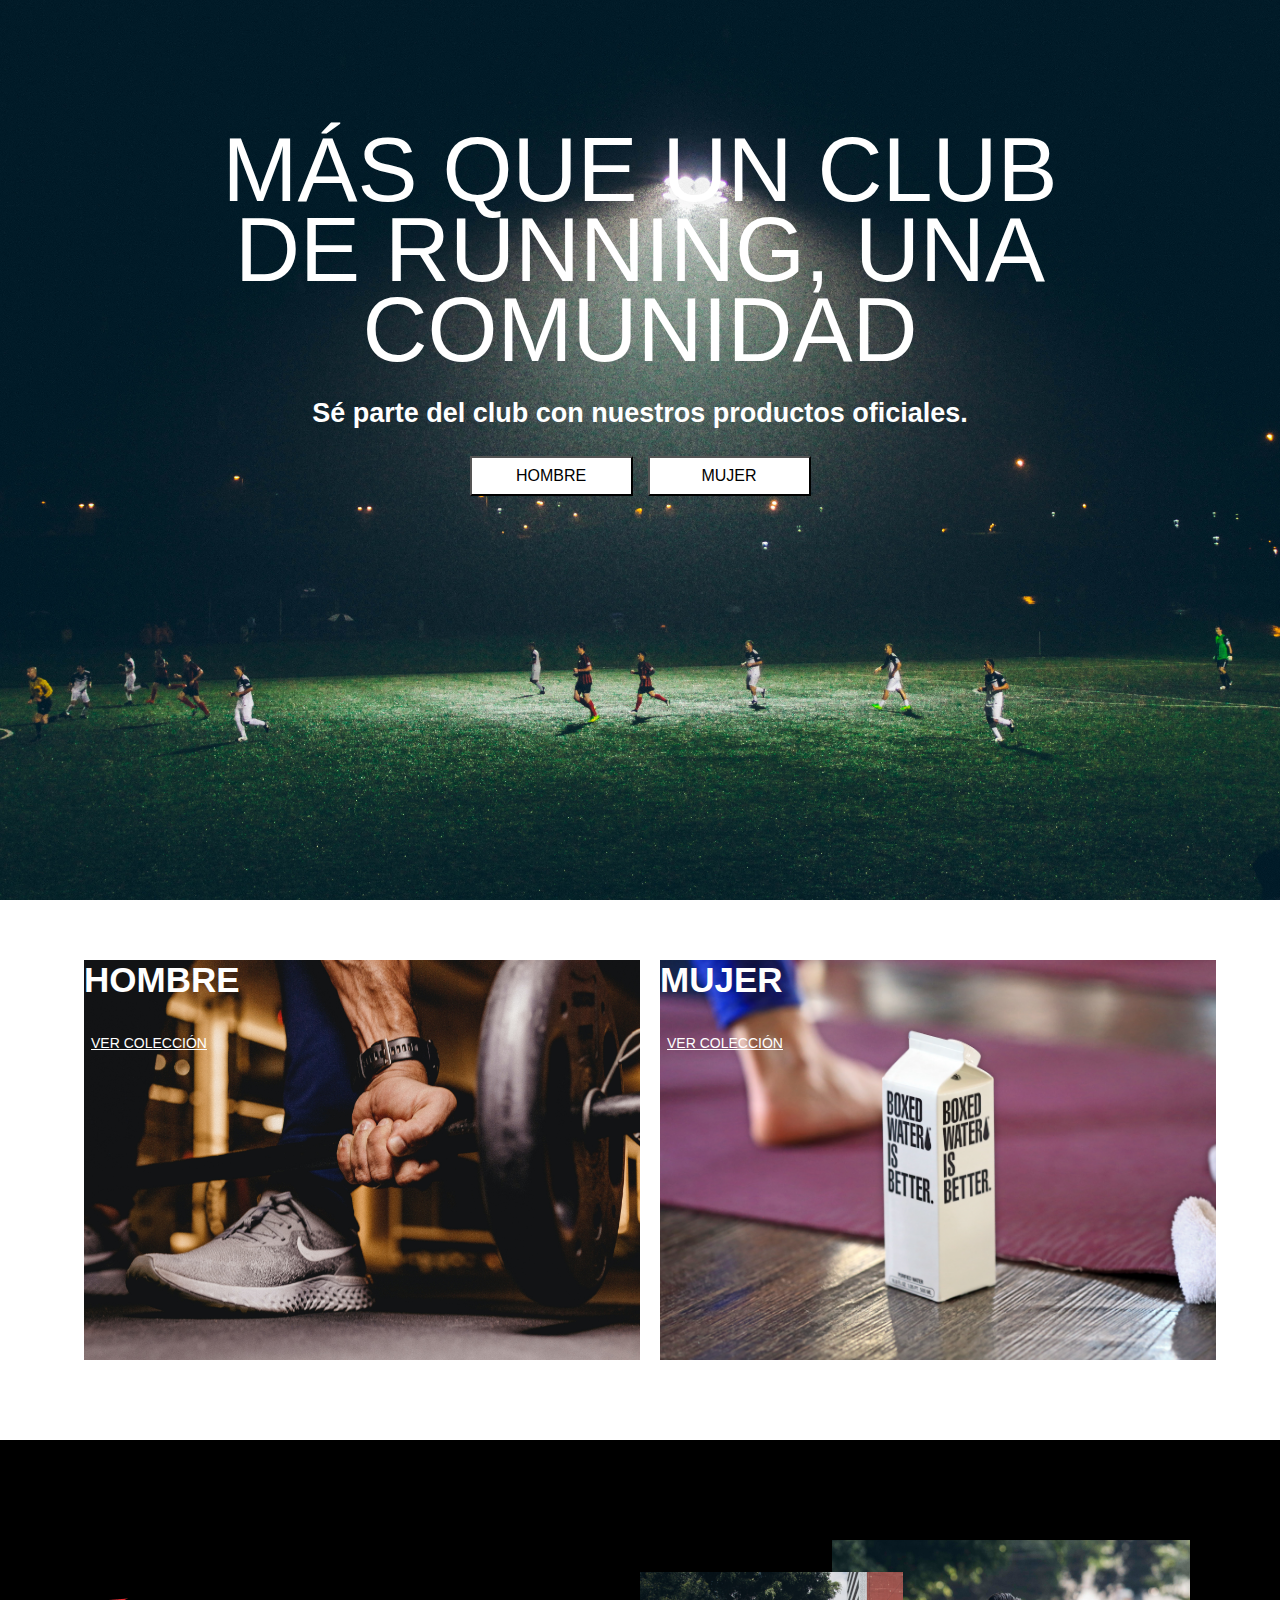
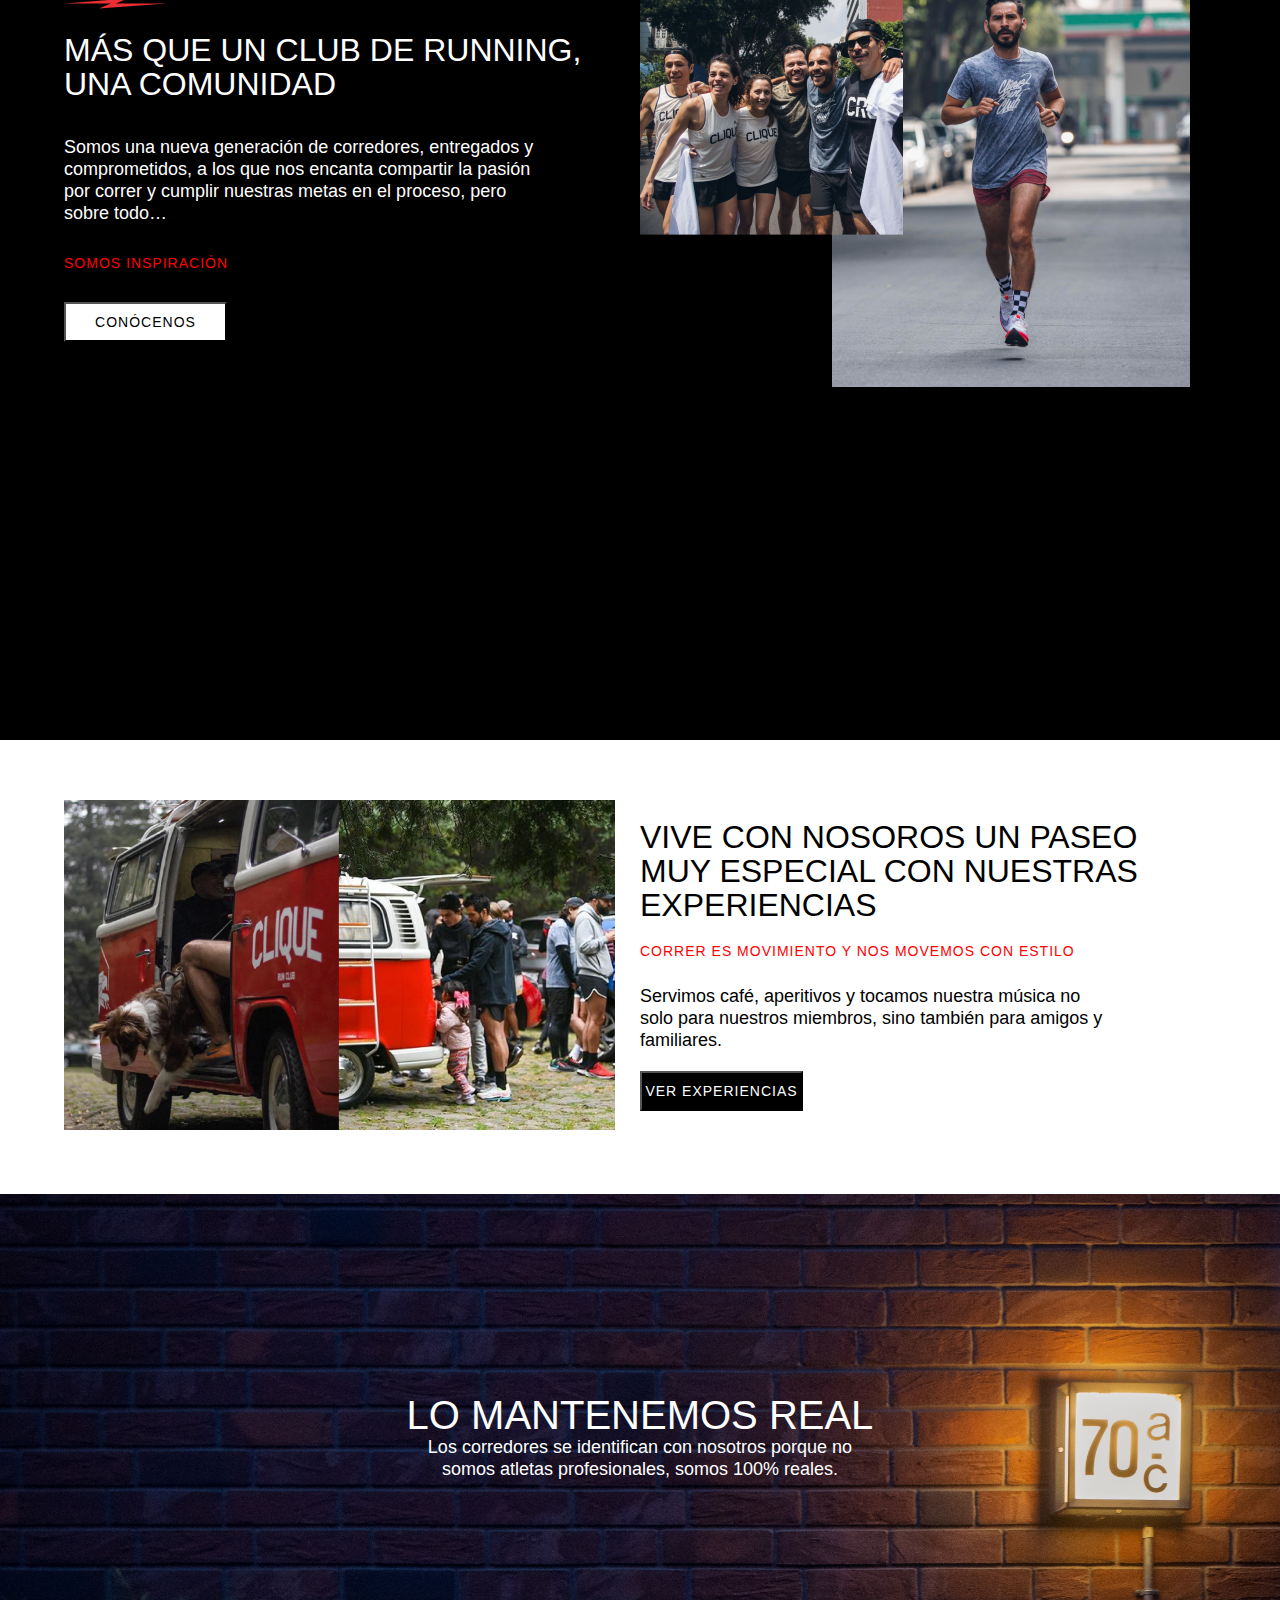
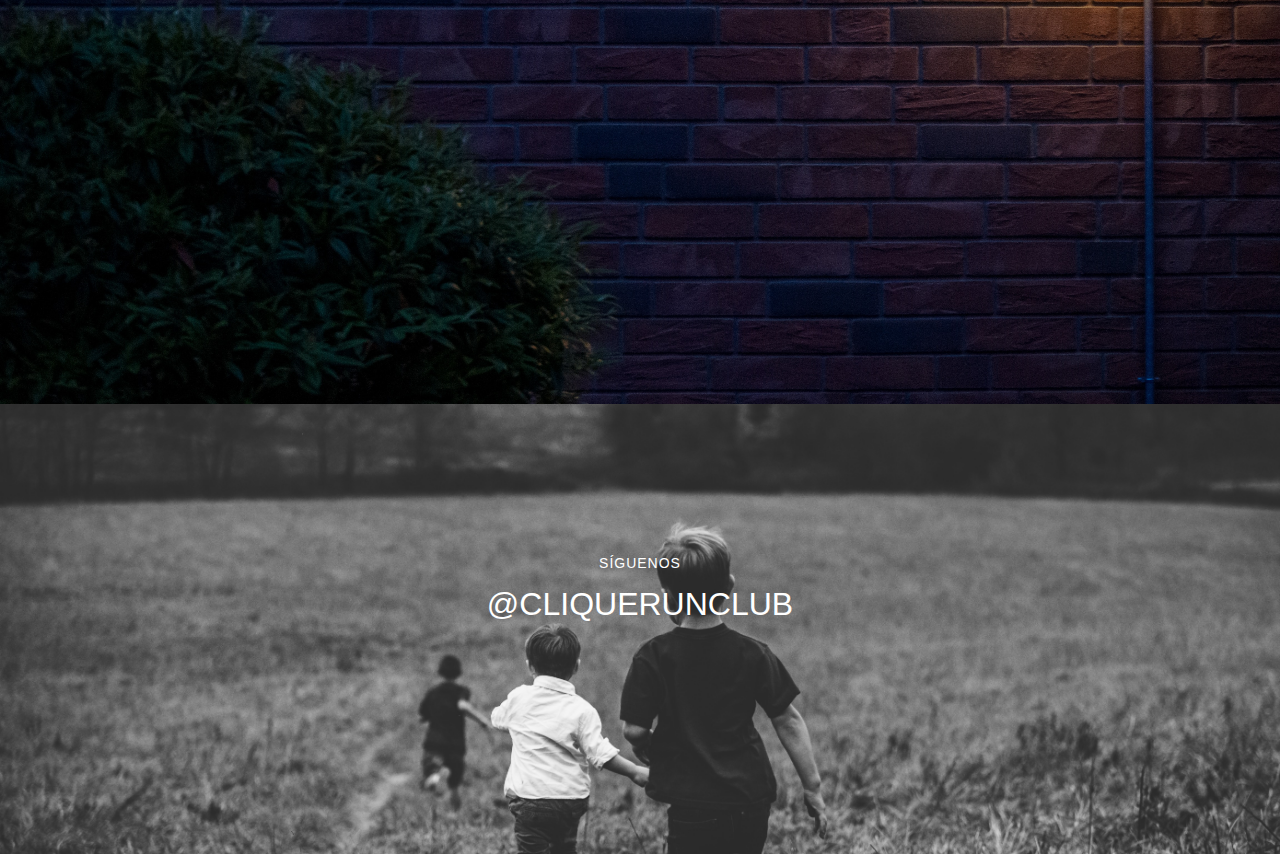
==== commit bd7d7a47: "fixed changes" ====
--- a/Page1/index.html
+++ b/Page1/index.html
@@ -11,43 +11,12 @@
     <link rel="stylesheet" href="/ResponsiveQuries.css" />
   </head>
   <body>
-    <!-- section-1 starts -->
-    <div class="section-1">
-      <div class="wrapper">
-        <div class="pure-g">
-          <div class="pure-u-1 pure-u-md-7-24">
-            <div class="sec1-icon">
-              <ul>
-                <li>
-                  <img src="/images/instaicon.png" alt="" />
-                </li>
-                <li>
-                  <img src="/images/fbicon.png" alt="" />
-                </li>
-                <li>
-                  <img src="/images/twittericon.png" alt="" />
-                </li>
-              </ul>
-            </div>
-          </div>
-          <div class="pure-u-1 pure-u-md-16-24">
-            <div class="sec1-line">
-              <p>Envíos gratis a partir de $1,200</p>
-            </div>
-          </div>
-          <div class="pure-u-1 pure-u-md-1-24">
-            <div class="sec1-c">
-              <p>contacto</p>
-            </div>
-          </div>
-        </div>
-      </div>
-    </div>
+ 
 
     <!-- section-2 starts -->
     <div class="section-2">
       <div class="wrapper">
-        <div class="pure-g sec2-navbar">
+        <!-- <div class="pure-g sec2-navbar">
           <div class="pure-u-1 pure-u-md-7-24">
             <div class="sec2-logo">
               <img src="/images/sec2-logo.png" alt="" />
@@ -76,7 +45,7 @@
               </ul>
             </div>
           </div>
-        </div>
+        </div> -->
         <div class="pure-g">
           <div class="pure-u-1 pure-u-md-24-24">
             <div class="sec2-banner">
--- a/Page1/style.css
+++ b/Page1/style.css
@@ -3,6 +3,9 @@
   margin: 0;
   box-sizing: border-box;
 }
+html,body {
+    overflow-x: hidden;
+}
 img {
   max-width: 100%;
 }
@@ -94,7 +97,7 @@
 
 .section-2 {
   height: 100vh;
-  background-image: url("/images/sec2-baner.jpg");
+  background-image: url("./images/sec2-baner.jpg");
   background-size: cover;
 
   /* background-position: center; */
@@ -169,10 +172,10 @@
   margin-top: 60px;
 }
 .sec3.img1 {
-  background-image: url("/images/sec3-1.jpg");
+  background-image: url("./images/sec3-1.jpg");
 }
 .sec3.img2 {
-  background-image: url("/images/sec3-2.jpg");
+  background-image: url("./images/sec3-2.jpg");
 }
 .sec3 {
   height: 400px;
@@ -307,7 +310,7 @@
   margin-top: 20px;
 }
 .section-7 {
-  background-image: url("/images/sec7-1.jpg");
+  background-image: url("./images/sec7-1.jpg");
   background-size: cover;
   height: 90vh;
   margin-top: 60px;
@@ -336,7 +339,7 @@
   margin: auto;
 }
 .section-8 {
-  background-image: url("/images/sec8-1new.jpg");
+  background-image: url("./images/sec8-1new.jpg");
   background-size: cover;
   background-position: center;
   height: 50vh;
